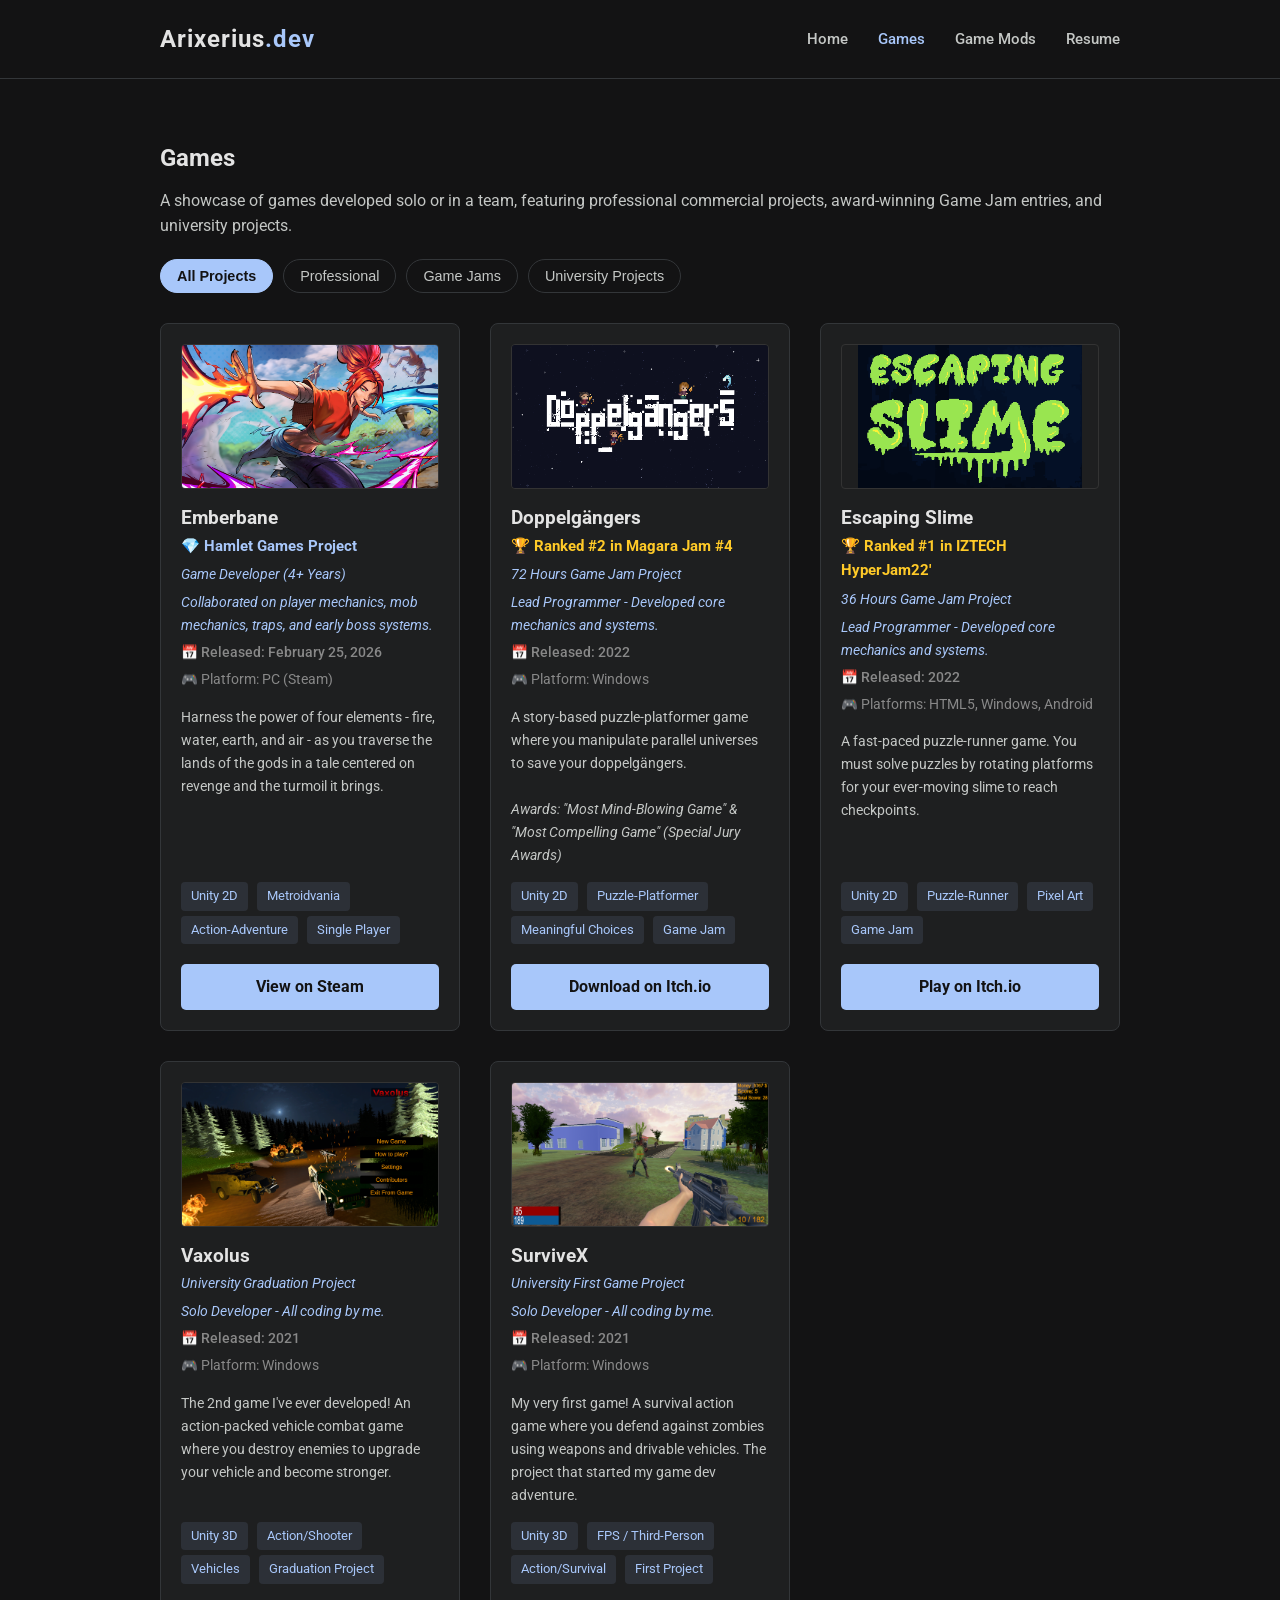
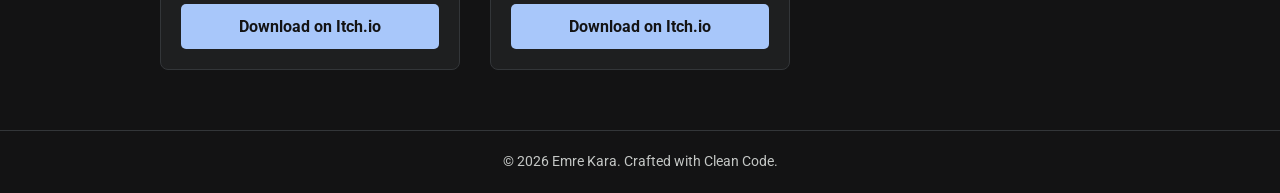
==== games.html @ ef2f8afd "Web Update 1" ====
<!DOCTYPE html>
<html lang="en">
<head>
    <meta charset="UTF-8">
    <meta name="viewport" content="width=device-width, initial-scale=1.0">
    <title>Games | Emre Kara</title>
    <link rel="stylesheet" href="css/style.css">
    <style>
        .award-text { color: #ffca28; font-weight: 700; margin-bottom: 5px; display: block; font-size: 0.95rem; }
        .professional-text { color: #a8c7fa; font-weight: 700; margin-bottom: 5px; display: block; font-size: 0.95rem; }
        .info-text { color: var(--accent); font-style: italic; font-size: 0.9rem; margin-bottom: 5px; display: block; }
        .date-text { color: #888; font-size: 0.85rem; margin-bottom: 5px; display: block; font-weight: 500; }
        .platform-text { color: #888; font-size: 0.85rem; margin-bottom: 15px; display: block; }

        .grid { display: grid; grid-template-columns: repeat(auto-fit, minmax(300px, 1fr)); gap: 30px; margin-top: 30px; }
        .card { background: #1e1f20; padding: 20px; border-radius: 8px; border: 1px solid var(--border-color); display: flex; flex-direction: column; }

        .card img {
            width: 100%;
            aspect-ratio: 16 / 9;
            object-fit: cover;
            border-radius: 4px;
            margin-bottom: 15px;
            border: 1px solid #333;
        }

        .card-content { flex-grow: 1; display: flex; flex-direction: column; }
        .card-description { flex-grow: 1; }

        .btn-game { display: inline-block; padding: 10px 20px; background-color: var(--accent); color: #131314; text-decoration: none; border-radius: 5px; font-weight: 700; text-align: center; margin-top: 15px; transition: 0.3s; border: none; cursor: pointer; width: 100%; box-sizing: border-box; }
        .btn-game:hover { background-color: #8ab4f8; box-shadow: 0 0 10px rgba(168, 199, 250, 0.3); }

        .filter-container { display: flex; gap: 10px; margin-bottom: 20px; flex-wrap: wrap; }
        .filter-btn { background: transparent; color: var(--text-muted); border: 1px solid var(--border-color); padding: 8px 16px; border-radius: 20px; cursor: pointer; transition: 0.3s; font-size: 0.9rem; }
        .filter-btn:hover { border-color: var(--accent); color: var(--text-main); }
        .filter-btn.active { background: var(--accent); color: #131314; border-color: var(--accent); font-weight: bold; }

        .tags-container { margin-top: 15px; }
        .tag { background: rgba(168, 199, 250, 0.1); color: var(--accent); padding: 4px 10px; border-radius: 4px; font-size: 0.8rem; margin-right: 5px; display: inline-block; margin-bottom: 5px; }
    </style>
</head>
<body>

<header>
    <div class="nav-container">
        <a href="index.html" class="logo">Arixerius<span>.dev</span></a>
        <ul class="nav-links">
            <li><a href="index.html">Home</a></li>
            <li><a href="games.html" class="active">Games</a></li>
            <li><a href="mods.html">Game Mods</a></li>
            <li><a href="resume.html">Resume</a></li>
        </ul>
    </div>
</header>

<main>
    <section class="section">
        <h1 style="color: var(--text-main); margin-bottom: 10px;">Games</h1>
        <p style="color: var(--text-muted); margin-bottom: 20px;">
            A showcase of games developed solo or in a team, featuring professional commercial projects, award-winning Game Jam entries, and university projects.
        </p>

        <div class="filter-container">
            <button class="filter-btn active" onclick="filterGames('all')">All Projects</button>
            <button class="filter-btn" onclick="filterGames('professional')">Professional</button>
            <button class="filter-btn" onclick="filterGames('gamejam')">Game Jams</button>
            <button class="filter-btn" onclick="filterGames('university')">University Projects</button>
        </div>

        <div class="grid" id="gameGrid">

            <div class="card" data-category="professional">
                <img src="sources/games/logo/emberbaneheader.jpg" alt="Emberbane" onerror="this.src='https://via.placeholder.com/600x337/1e1f20/a8c7fa?text=Emberbane'">
                <div class="card-content">
                    <h3>Emberbane</h3>
                    <span class="professional-text">💎 Hamlet Games Project</span>
                    <span class="info-text">Game Developer (4+ Years)</span>
                    <span class="info-text">Collaborated on player mechanics, mob mechanics, traps, and early boss systems.</span>
                    <span class="date-text">📅 Released: February 25, 2026</span>
                    <span class="platform-text">🎮 Platform: PC (Steam)</span>

                    <div class="card-description">
                        <p style="color: var(--text-muted); font-size: 0.9rem;">
                            Harness the power of four elements - fire, water, earth, and air - as you traverse the lands of the gods in a tale centered on revenge and the turmoil it brings.
                        </p>
                    </div>

                    <div class="tags-container">
                        <span class="tag">Unity 2D</span> <span class="tag">Metroidvania</span> <span class="tag">Action-Adventure</span> <span class="tag">Single Player</span>
                    </div>
                    <a href="https://store.steampowered.com/app/2085310/Emberbane/" target="_blank" class="btn-game">View on Steam</a>
                </div>
            </div>

            <div class="card" data-category="gamejam">
                <img src="sources/games/logo/DoppelgangersLogo1.png" alt="Doppelgängers" onerror="this.src='https://via.placeholder.com/600x337/1e1f20/a8c7fa?text=Doppelgängers'">
                <div class="card-content">
                    <h3>Doppelgängers</h3>
                    <span class="award-text">🏆 Ranked #2 in Magara Jam #4</span>
                    <span class="info-text">72 Hours Game Jam Project</span>
                    <span class="info-text">Lead Programmer - Developed core mechanics and systems.</span>
                    <span class="date-text">📅 Released: 2022</span>
                    <span class="platform-text">🎮 Platform: Windows</span>

                    <div class="card-description">
                        <p style="color: var(--text-muted); font-size: 0.9rem;">
                            A story-based puzzle-platformer game where you manipulate parallel universes to save your doppelgängers.
                            <br><br>
                            <em>Awards: "Most Mind-Blowing Game" & "Most Compelling Game" (Special Jury Awards)</em>
                        </p>
                    </div>

                    <div class="tags-container">
                        <span class="tag">Unity 2D</span> <span class="tag">Puzzle-Platformer</span> <span class="tag">Meaningful Choices</span> <span class="tag">Game Jam</span>
                    </div>
                    <a href="https://sezg.itch.io/doppelgangers" target="_blank" class="btn-game">Download on Itch.io</a>
                </div>
            </div>

            <div class="card" data-category="gamejam">
                <img src="sources/games/logo/EscapingSlimeLogo1.png" alt="Escaping Slime" style="object-fit: contain;" onerror="this.src='https://via.placeholder.com/600x337/1e1f20/a8c7fa?text=Escaping+Slime'">
                <div class="card-content">
                    <h3>Escaping Slime</h3>
                    <span class="award-text">🏆 Ranked #1 in IZTECH HyperJam22'</span>
                    <span class="info-text">36 Hours Game Jam Project</span>
                    <span class="info-text">Lead Programmer - Developed core mechanics and systems.</span>
                    <span class="date-text">📅 Released: 2022</span>
                    <span class="platform-text">🎮 Platforms: HTML5, Windows, Android</span>

                    <div class="card-description">
                        <p style="color: var(--text-muted); font-size: 0.9rem;">
                            A fast-paced puzzle-runner game. You must solve puzzles by rotating platforms for your ever-moving slime to reach checkpoints.
                        </p>
                    </div>

                    <div class="tags-container">
                        <span class="tag">Unity 2D</span> <span class="tag">Puzzle-Runner</span> <span class="tag">Pixel Art</span> <span class="tag">Game Jam</span>
                    </div>
                    <a href="https://sezg.itch.io/escaping-slime" target="_blank" class="btn-game">Play on Itch.io</a>
                </div>
            </div>

            <div class="card" data-category="university">
                <img src="sources/games/logo/VaxolusBanner.png" alt="Vaxolus" onerror="this.src='https://via.placeholder.com/600x337/1e1f20/a8c7fa?text=Vaxolus'">
                <div class="card-content">
                    <h3>Vaxolus</h3>
                    <span class="info-text">University Graduation Project</span>
                    <span class="info-text">Solo Developer - All coding by me.</span>
                    <span class="date-text">📅 Released: 2021</span>
                    <span class="platform-text">🎮 Platform: Windows</span>

                    <div class="card-description">
                        <p style="color: var(--text-muted); font-size: 0.9rem;">
                            The 2nd game I've ever developed! An action-packed vehicle combat game where you destroy enemies to upgrade your vehicle and become stronger.
                        </p>
                    </div>

                    <div class="tags-container">
                        <span class="tag">Unity 3D</span> <span class="tag">Action/Shooter</span> <span class="tag">Vehicles</span> <span class="tag">Graduation Project</span>
                    </div>
                    <a href="https://emreki.itch.io/vaxolus" target="_blank" class="btn-game">Download on Itch.io</a>
                </div>
            </div>

            <div class="card" data-category="university">
                <img src="sources/games/logo/SurviveXBanner.png" alt="SurviveX" onerror="this.src='https://via.placeholder.com/600x337/1e1f20/a8c7fa?text=SurviveX'">
                <div class="card-content">
                    <h3>SurviveX</h3>
                    <span class="info-text">University First Game Project</span>
                    <span class="info-text">Solo Developer - All coding by me.</span>
                    <span class="date-text">📅 Released: 2021</span>
                    <span class="platform-text">🎮 Platform: Windows</span>

                    <div class="card-description">
                        <p style="color: var(--text-muted); font-size: 0.9rem;">
                            My very first game! A survival action game where you defend against zombies using weapons and drivable vehicles. The project that started my game dev adventure.
                        </p>
                    </div>

                    <div class="tags-container">
                        <span class="tag">Unity 3D</span> <span class="tag">FPS / Third-Person</span> <span class="tag">Action/Survival</span> <span class="tag">First Project</span>
                    </div>
                    <a href="https://emreki.itch.io/survivex" target="_blank" class="btn-game">Download on Itch.io</a>
                </div>
            </div>

        </div>
    </section>
</main>

<footer>
    <p>&copy; 2026 Emre Kara. Crafted with Clean Code.</p>
</footer>

<script>
    function filterGames(category) {
        const buttons = document.querySelectorAll('.filter-btn');
        buttons.forEach(btn => btn.classList.remove('active'));
        event.target.classList.add('active');

        const cards = document.querySelectorAll('.card');
        cards.forEach(card => {
            if (category === 'all' || card.getAttribute('data-category') === category) {
                card.style.display = 'flex';
            } else {
                card.style.display = 'none';
            }
        });
    }
</script>

</body>
</html>
---- css/style.css ----
@import url('https://fonts.googleapis.com/css2?family=Roboto:wght@300;400;500;700&display=swap');

:root {
    --bg-dark: #131314;       
    --surface: #1e1f20;       
    --text-main: #e3e3e3;     
    --text-muted: #c4c7c5;    
    --accent: #a8c7fa;        
    --accent-hover: #8ab4f8;
    --border-color: #333639;
}

* {
    margin: 0;
    padding: 0;
    box-sizing: border-box;
}

body {
    font-family: 'Roboto', sans-serif;
    background-color: var(--bg-dark);
    color: var(--text-main);
    line-height: 1.6;
    display: flex;
    flex-direction: column;
    min-height: 100vh;
}

header {
    background-color: var(--bg-dark);
    border-bottom: 1px solid var(--border-color);
    padding: 20px 0;
    position: sticky;
    top: 0;
    z-index: 100;
}

.nav-container {
    max-width: 1000px;
    margin: 0 auto;
    display: flex;
    justify-content: space-between;
    align-items: center;
    padding: 0 20px;
}

.logo {
    font-size: 1.5rem;
    font-weight: 700;
    color: var(--text-main);
    text-decoration: none;
    letter-spacing: 1px;
}

.logo span {
    color: var(--accent);
}

.nav-links {
    list-style: none;
    display: flex;
    gap: 30px;
}

.nav-links a {
    color: var(--text-muted);
    text-decoration: none;
    font-weight: 500;
    font-size: 0.95rem;
    transition: color 0.3s ease;
}

.nav-links a:hover, .nav-links a.active {
    color: var(--accent);
}

main {
    flex: 1;
    max-width: 1000px;
    margin: 0 auto;
    padding: 60px 20px;
    width: 100%;
}

.hero {
    display: flex;
    flex-direction: column;
    justify-content: center;
    min-height: 60vh;
}

.hero h1 {
    font-size: 3.5rem;
    font-weight: 700;
    margin-bottom: 10px;
    color: var(--text-main);
}

.hero h2 {
    font-size: 1.5rem;
    font-weight: 300;
    color: var(--accent);
    margin-bottom: 25px;
}

.hero p {
    font-size: 1.1rem;
    color: var(--text-muted);
    max-width: 600px;
    margin-bottom: 40px;
}

.btn {
    display: inline-block;
    padding: 12px 28px;
    background-color: var(--surface);
    color: var(--accent);
    text-decoration: none;
    border: 1px solid var(--border-color);
    border-radius: 6px;
    font-weight: 500;
    transition: all 0.3s ease;
}

.btn:hover {
    background-color: var(--border-color);
    color: var(--text-main);
}

/* --- FOOTER --- */
footer {
    text-align: center;
    padding: 20px;
    border-top: 1px solid var(--border-color);
    color: var(--text-muted);
    font-size: 0.85rem;
}
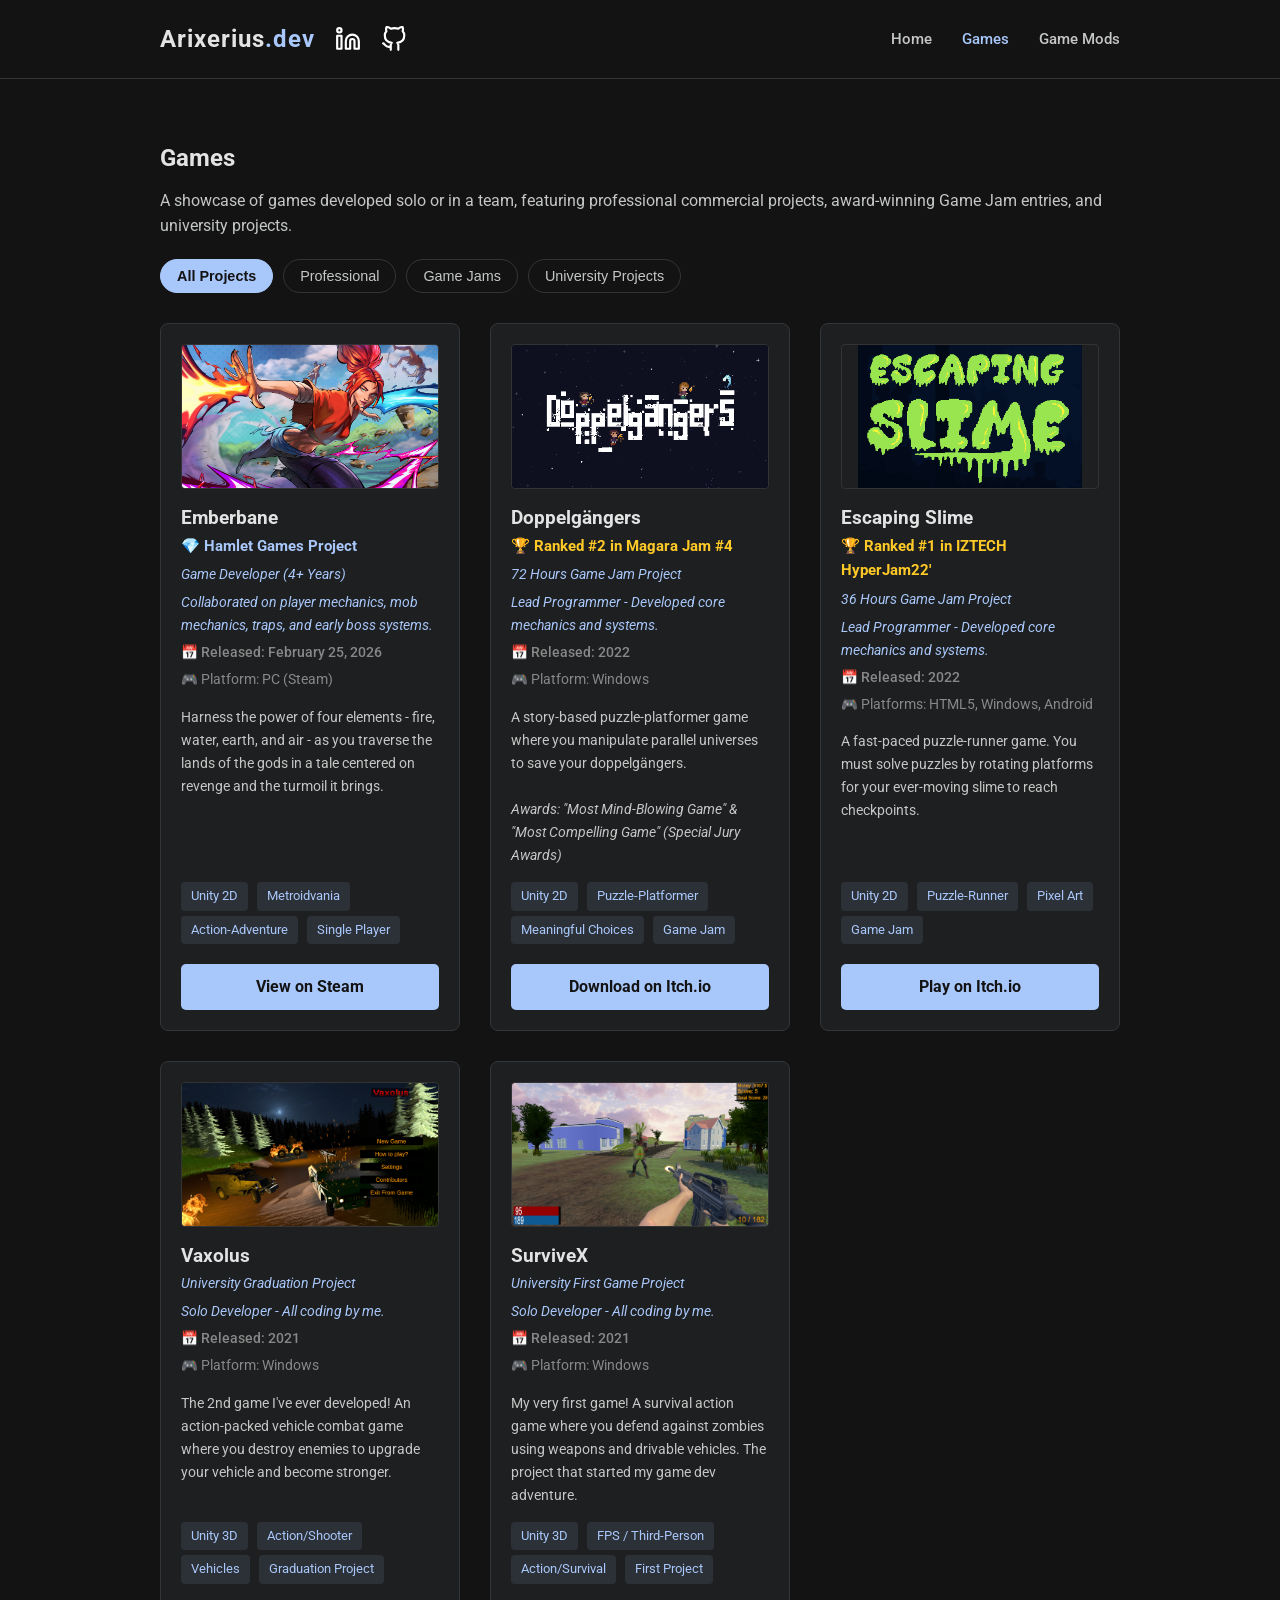
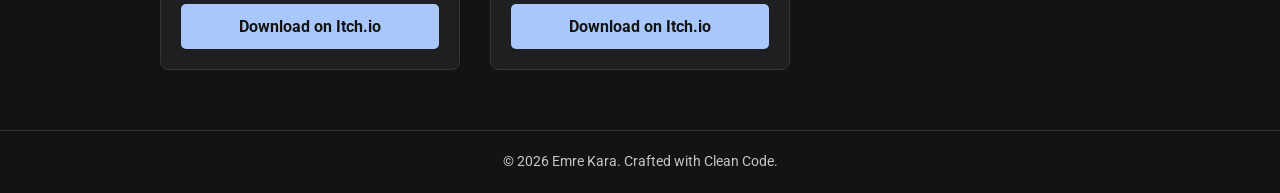
==== commit add99b4c: "Visual Improvements & Minor Fixes" ====
--- a/games.html
+++ b/games.html
@@ -41,17 +41,8 @@
 </head>
 <body>
 
-<header>
-    <div class="nav-container">
-        <a href="index.html" class="logo">Arixerius<span>.dev</span></a>
-        <ul class="nav-links">
-            <li><a href="index.html">Home</a></li>
-            <li><a href="games.html" class="active">Games</a></li>
-            <li><a href="mods.html">Game Mods</a></li>
-            <li><a href="resume.html">Resume</a></li>
-        </ul>
-    </div>
-</header>
+<main-header></main-header>
+<script src="js/header.js"></script>
 
 <main>
     <section class="section">
--- a/css/style.css
+++ b/css/style.css
@@ -1,11 +1,11 @@
-@import url('https://fonts.googleapis.com/css2?family=Roboto:wght@300;400;500;700&display=swap');
+@import url('https://fonts.googleapis.com/css2?family=Roboto:wght@300;400;500;700&display=block');
 
 :root {
-    --bg-dark: #131314;       
-    --surface: #1e1f20;       
-    --text-main: #e3e3e3;     
-    --text-muted: #c4c7c5;    
-    --accent: #a8c7fa;        
+    --bg-dark: #131314;
+    --surface: #1e1f20;
+    --text-main: #e3e3e3;
+    --text-muted: #c4c7c5;
+    --accent: #a8c7fa;
     --accent-hover: #8ab4f8;
     --border-color: #333639;
 }
@@ -24,6 +24,17 @@
     display: flex;
     flex-direction: column;
     min-height: 100vh;
+    overflow-y: scroll;
+}
+
+main-header:not(:defined) {
+    opacity: 0;
+}
+
+main-header {
+    display: block;
+    opacity: 1;
+    transition: opacity 0.2s ease-in-out;
 }
 
 header {
@@ -56,6 +67,31 @@
     color: var(--accent);
 }
 
+.logo-wrapper {
+    display: flex;
+    align-items: center;
+    gap: 20px;
+}
+
+.social-icon {
+    color: #ffffff;
+    transition: all 0.3s ease;
+    display: flex;
+    align-items: center;
+    justify-content: center;
+}
+
+.social-icon svg {
+    width: 26px;
+    height: 26px;
+}
+
+.social-icon:hover {
+    color: var(--accent);
+    transform: translateY(-3px) scale(1.1);
+    filter: drop-shadow(0 0 10px rgba(168, 199, 250, 0.6));
+}
+
 .nav-links {
     list-style: none;
     display: flex;
@@ -74,12 +110,64 @@
     color: var(--accent);
 }
 
+.menu-toggle {
+    display: none;
+    background: none;
+    border: none;
+    color: var(--text-main);
+    cursor: pointer;
+    padding: 5px;
+}
+
+@media (max-width: 768px) {
+    .menu-toggle {
+        display: block;
+    }
+
+    .nav-links {
+        display: none;
+        flex-direction: column;
+        position: absolute;
+        top: 100%;
+        left: 0;
+        width: 100%;
+        background-color: var(--surface);
+        padding: 20px 0;
+        border-bottom: 1px solid var(--border-color);
+        box-shadow: 0 10px 20px rgba(0, 0, 0, 0.5);
+        text-align: center;
+        gap: 20px;
+    }
+
+    .nav-links.active-menu {
+        display: flex;
+        animation: fadeInDown 0.3s ease;
+    }
+}
+
+@keyframes fadeInDown {
+    from { opacity: 0; transform: translateY(-10px); }
+    to { opacity: 1; transform: translateY(0); }
+}
+
+@keyframes fadeInContent {
+    from {
+        opacity: 0;
+        transform: translateY(15px);
+    }
+    to {
+        opacity: 1;
+        transform: translateY(0);
+    }
+}
+
 main {
     flex: 1;
     max-width: 1000px;
     margin: 0 auto;
     padding: 60px 20px;
     width: 100%;
+    animation: fadeInContent 0.4s ease-out forwards;
 }
 
 .hero {
@@ -127,7 +215,6 @@
     color: var(--text-main);
 }
 
-/* --- FOOTER --- */
 footer {
     text-align: center;
     padding: 20px;
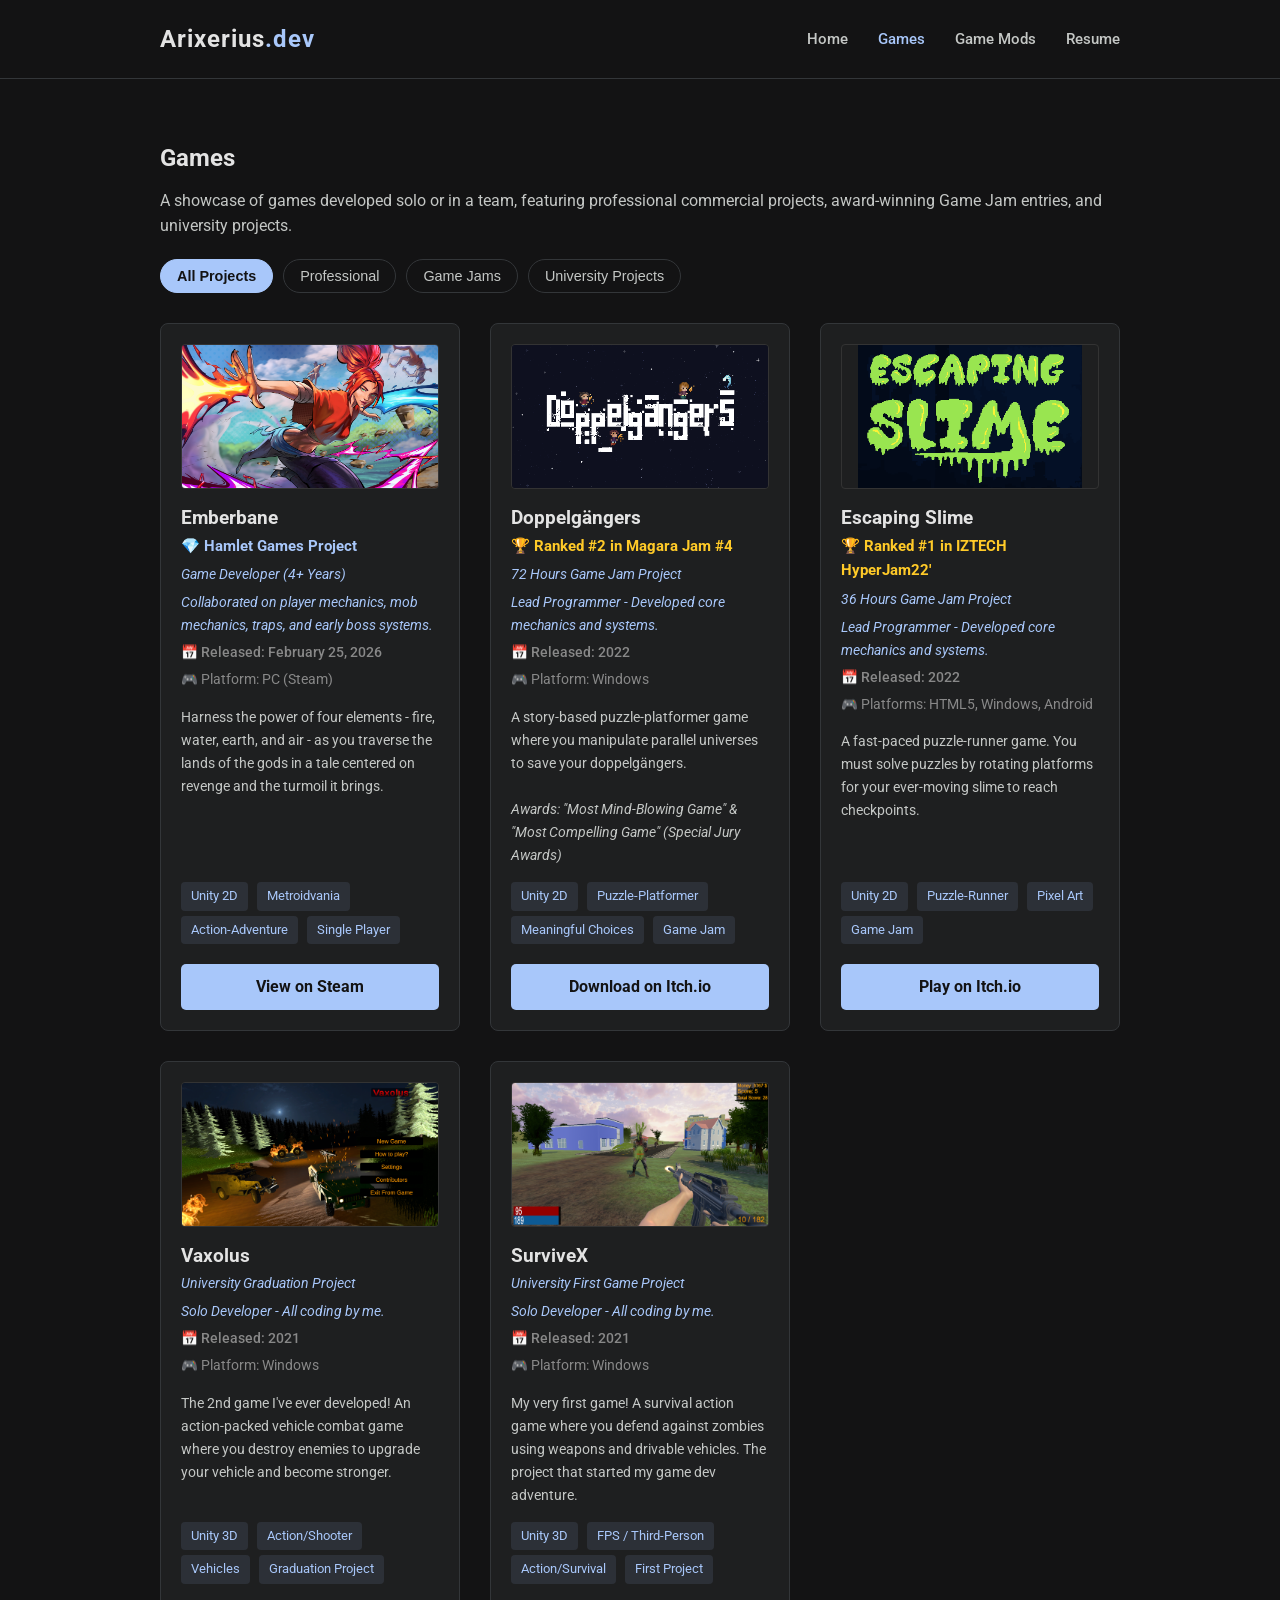
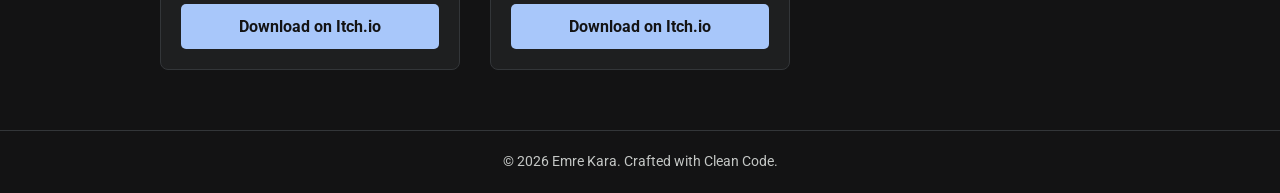
==== commit bd8603db: "Revert "Visual Improvements & Minor Fixes" This reverts commit add99b4c4e1ebbf3a0746f4b75b39387728c2" ====
--- a/games.html
+++ b/games.html
@@ -41,8 +41,17 @@
 </head>
 <body>
 
-<main-header></main-header>
-<script src="js/header.js"></script>
+<header>
+    <div class="nav-container">
+        <a href="index.html" class="logo">Arixerius<span>.dev</span></a>
+        <ul class="nav-links">
+            <li><a href="index.html">Home</a></li>
+            <li><a href="games.html" class="active">Games</a></li>
+            <li><a href="mods.html">Game Mods</a></li>
+            <li><a href="resume.html">Resume</a></li>
+        </ul>
+    </div>
+</header>
 
 <main>
     <section class="section">
--- a/css/style.css
+++ b/css/style.css
@@ -1,11 +1,11 @@
-@import url('https://fonts.googleapis.com/css2?family=Roboto:wght@300;400;500;700&display=block');
+@import url('https://fonts.googleapis.com/css2?family=Roboto:wght@300;400;500;700&display=swap');
 
 :root {
-    --bg-dark: #131314;
-    --surface: #1e1f20;
-    --text-main: #e3e3e3;
-    --text-muted: #c4c7c5;
-    --accent: #a8c7fa;
+    --bg-dark: #131314;       
+    --surface: #1e1f20;       
+    --text-main: #e3e3e3;     
+    --text-muted: #c4c7c5;    
+    --accent: #a8c7fa;        
     --accent-hover: #8ab4f8;
     --border-color: #333639;
 }
@@ -24,17 +24,6 @@
     display: flex;
     flex-direction: column;
     min-height: 100vh;
-    overflow-y: scroll;
-}
-
-main-header:not(:defined) {
-    opacity: 0;
-}
-
-main-header {
-    display: block;
-    opacity: 1;
-    transition: opacity 0.2s ease-in-out;
 }
 
 header {
@@ -67,31 +56,6 @@
     color: var(--accent);
 }
 
-.logo-wrapper {
-    display: flex;
-    align-items: center;
-    gap: 20px;
-}
-
-.social-icon {
-    color: #ffffff;
-    transition: all 0.3s ease;
-    display: flex;
-    align-items: center;
-    justify-content: center;
-}
-
-.social-icon svg {
-    width: 26px;
-    height: 26px;
-}
-
-.social-icon:hover {
-    color: var(--accent);
-    transform: translateY(-3px) scale(1.1);
-    filter: drop-shadow(0 0 10px rgba(168, 199, 250, 0.6));
-}
-
 .nav-links {
     list-style: none;
     display: flex;
@@ -110,64 +74,12 @@
     color: var(--accent);
 }
 
-.menu-toggle {
-    display: none;
-    background: none;
-    border: none;
-    color: var(--text-main);
-    cursor: pointer;
-    padding: 5px;
-}
-
-@media (max-width: 768px) {
-    .menu-toggle {
-        display: block;
-    }
-
-    .nav-links {
-        display: none;
-        flex-direction: column;
-        position: absolute;
-        top: 100%;
-        left: 0;
-        width: 100%;
-        background-color: var(--surface);
-        padding: 20px 0;
-        border-bottom: 1px solid var(--border-color);
-        box-shadow: 0 10px 20px rgba(0, 0, 0, 0.5);
-        text-align: center;
-        gap: 20px;
-    }
-
-    .nav-links.active-menu {
-        display: flex;
-        animation: fadeInDown 0.3s ease;
-    }
-}
-
-@keyframes fadeInDown {
-    from { opacity: 0; transform: translateY(-10px); }
-    to { opacity: 1; transform: translateY(0); }
-}
-
-@keyframes fadeInContent {
-    from {
-        opacity: 0;
-        transform: translateY(15px);
-    }
-    to {
-        opacity: 1;
-        transform: translateY(0);
-    }
-}
-
 main {
     flex: 1;
     max-width: 1000px;
     margin: 0 auto;
     padding: 60px 20px;
     width: 100%;
-    animation: fadeInContent 0.4s ease-out forwards;
 }
 
 .hero {
@@ -215,6 +127,7 @@
     color: var(--text-main);
 }
 
+/* --- FOOTER --- */
 footer {
     text-align: center;
     padding: 20px;
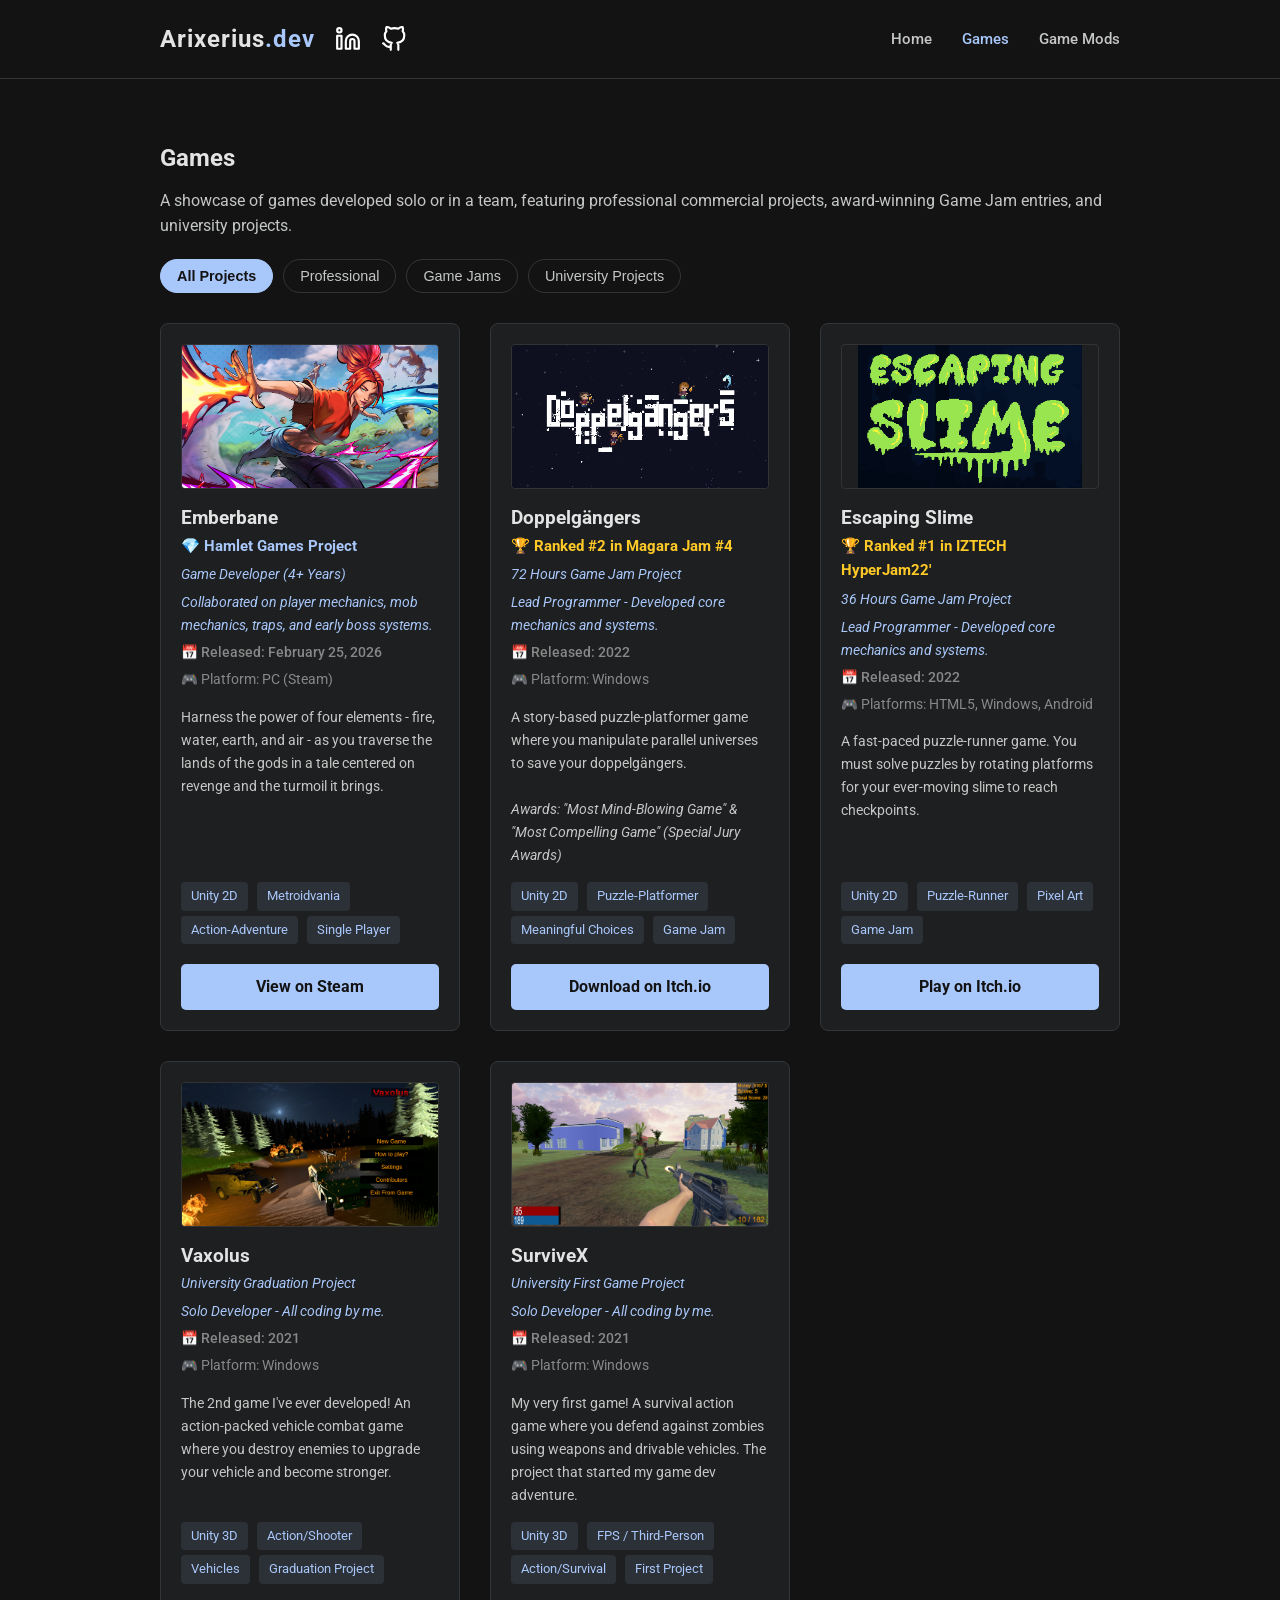
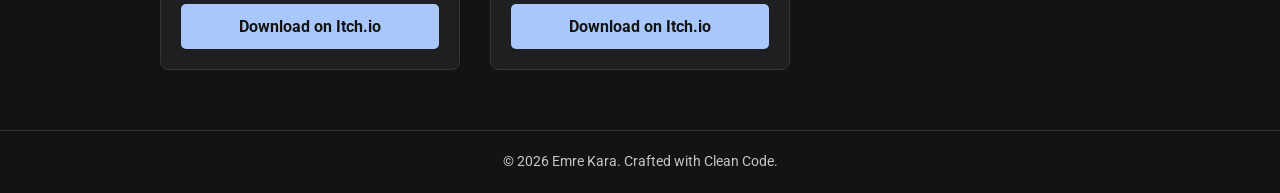
==== commit 044a5e01: "Update" ====
--- a/games.html
+++ b/games.html
@@ -4,7 +4,7 @@
     <meta charset="UTF-8">
     <meta name="viewport" content="width=device-width, initial-scale=1.0">
     <title>Games | Emre Kara</title>
-    <link rel="stylesheet" href="css/style.css">
+    <link rel="stylesheet" href="./css/style.css">
     <style>
         .award-text { color: #ffca28; font-weight: 700; margin-bottom: 5px; display: block; font-size: 0.95rem; }
         .professional-text { color: #a8c7fa; font-weight: 700; margin-bottom: 5px; display: block; font-size: 0.95rem; }
@@ -41,17 +41,8 @@
 </head>
 <body>
 
-<header>
-    <div class="nav-container">
-        <a href="index.html" class="logo">Arixerius<span>.dev</span></a>
-        <ul class="nav-links">
-            <li><a href="index.html">Home</a></li>
-            <li><a href="games.html" class="active">Games</a></li>
-            <li><a href="mods.html">Game Mods</a></li>
-            <li><a href="resume.html">Resume</a></li>
-        </ul>
-    </div>
-</header>
+<main-header></main-header>
+<script src="js/header.js"></script>
 
 <main>
     <section class="section">
--- a/css/style.css
+++ b/css/style.css
@@ -1,11 +1,11 @@
-@import url('https://fonts.googleapis.com/css2?family=Roboto:wght@300;400;500;700&display=swap');
+@import url('https://fonts.googleapis.com/css2?family=Roboto:wght@300;400;500;700&display=block');
 
 :root {
-    --bg-dark: #131314;       
-    --surface: #1e1f20;       
-    --text-main: #e3e3e3;     
-    --text-muted: #c4c7c5;    
-    --accent: #a8c7fa;        
+    --bg-dark: #131314;
+    --surface: #1e1f20;
+    --text-main: #e3e3e3;
+    --text-muted: #c4c7c5;
+    --accent: #a8c7fa;
     --accent-hover: #8ab4f8;
     --border-color: #333639;
 }
@@ -24,6 +24,25 @@
     display: flex;
     flex-direction: column;
     min-height: 100vh;
+    overflow-y: scroll;
+    animation: globalFadeIn 0.5s ease-out forwards;
+}
+
+@keyframes globalFadeIn {
+    from { opacity: 0; }
+    to { opacity: 1; }
+}
+
+main-header:not(:defined) {
+    opacity: 0;
+    visibility: hidden;
+}
+
+main-header {
+    display: block;
+    animation: fadeInDown 0.5s ease-out forwards;
+    position: relative;
+    z-index: 1001;
 }
 
 header {
@@ -32,7 +51,7 @@
     padding: 20px 0;
     position: sticky;
     top: 0;
-    z-index: 100;
+    z-index: 1000;
 }
 
 .nav-container {
@@ -54,6 +73,31 @@
 
 .logo span {
     color: var(--accent);
+}
+
+.logo-wrapper {
+    display: flex;
+    align-items: center;
+    gap: 20px;
+}
+
+.social-icon {
+    color: #ffffff;
+    transition: all 0.3s ease;
+    display: flex;
+    align-items: center;
+    justify-content: center;
+}
+
+.social-icon svg {
+    width: 26px;
+    height: 26px;
+}
+
+.social-icon:hover {
+    color: var(--accent);
+    transform: translateY(-3px) scale(1.1);
+    filter: drop-shadow(0 0 10px rgba(168, 199, 250, 0.6));
 }
 
 .nav-links {
@@ -74,12 +118,65 @@
     color: var(--accent);
 }
 
+.menu-toggle {
+    display: none;
+    background: none;
+    border: none;
+    color: var(--text-main);
+    cursor: pointer;
+    padding: 5px;
+}
+
+@media (max-width: 768px) {
+    .menu-toggle {
+        display: block;
+    }
+
+    .nav-links {
+        display: none;
+        flex-direction: column;
+        position: absolute;
+        top: 100%;
+        left: 0;
+        width: 100%;
+        background-color: var(--surface);
+        padding: 20px 0;
+        border-bottom: 1px solid var(--border-color);
+        box-shadow: 0 10px 20px rgba(0, 0, 0, 0.5);
+        text-align: center;
+        gap: 20px;
+        z-index: 1000;
+    }
+
+    .nav-links.active-menu {
+        display: flex;
+        animation: fadeInDown 0.3s ease;
+    }
+}
+
+@keyframes fadeInDown {
+    from { opacity: 0; transform: translateY(-10px); }
+    to { opacity: 1; transform: translateY(0); }
+}
+
+@keyframes fadeInContent {
+    from {
+        opacity: 0;
+        transform: translateY(15px);
+    }
+    to {
+        opacity: 1;
+        transform: translateY(0);
+    }
+}
+
 main {
     flex: 1;
     max-width: 1000px;
     margin: 0 auto;
     padding: 60px 20px;
     width: 100%;
+    animation: fadeInContent 0.4s ease-out forwards;
 }
 
 .hero {
@@ -127,7 +224,6 @@
     color: var(--text-main);
 }
 
-/* --- FOOTER --- */
 footer {
     text-align: center;
     padding: 20px;
